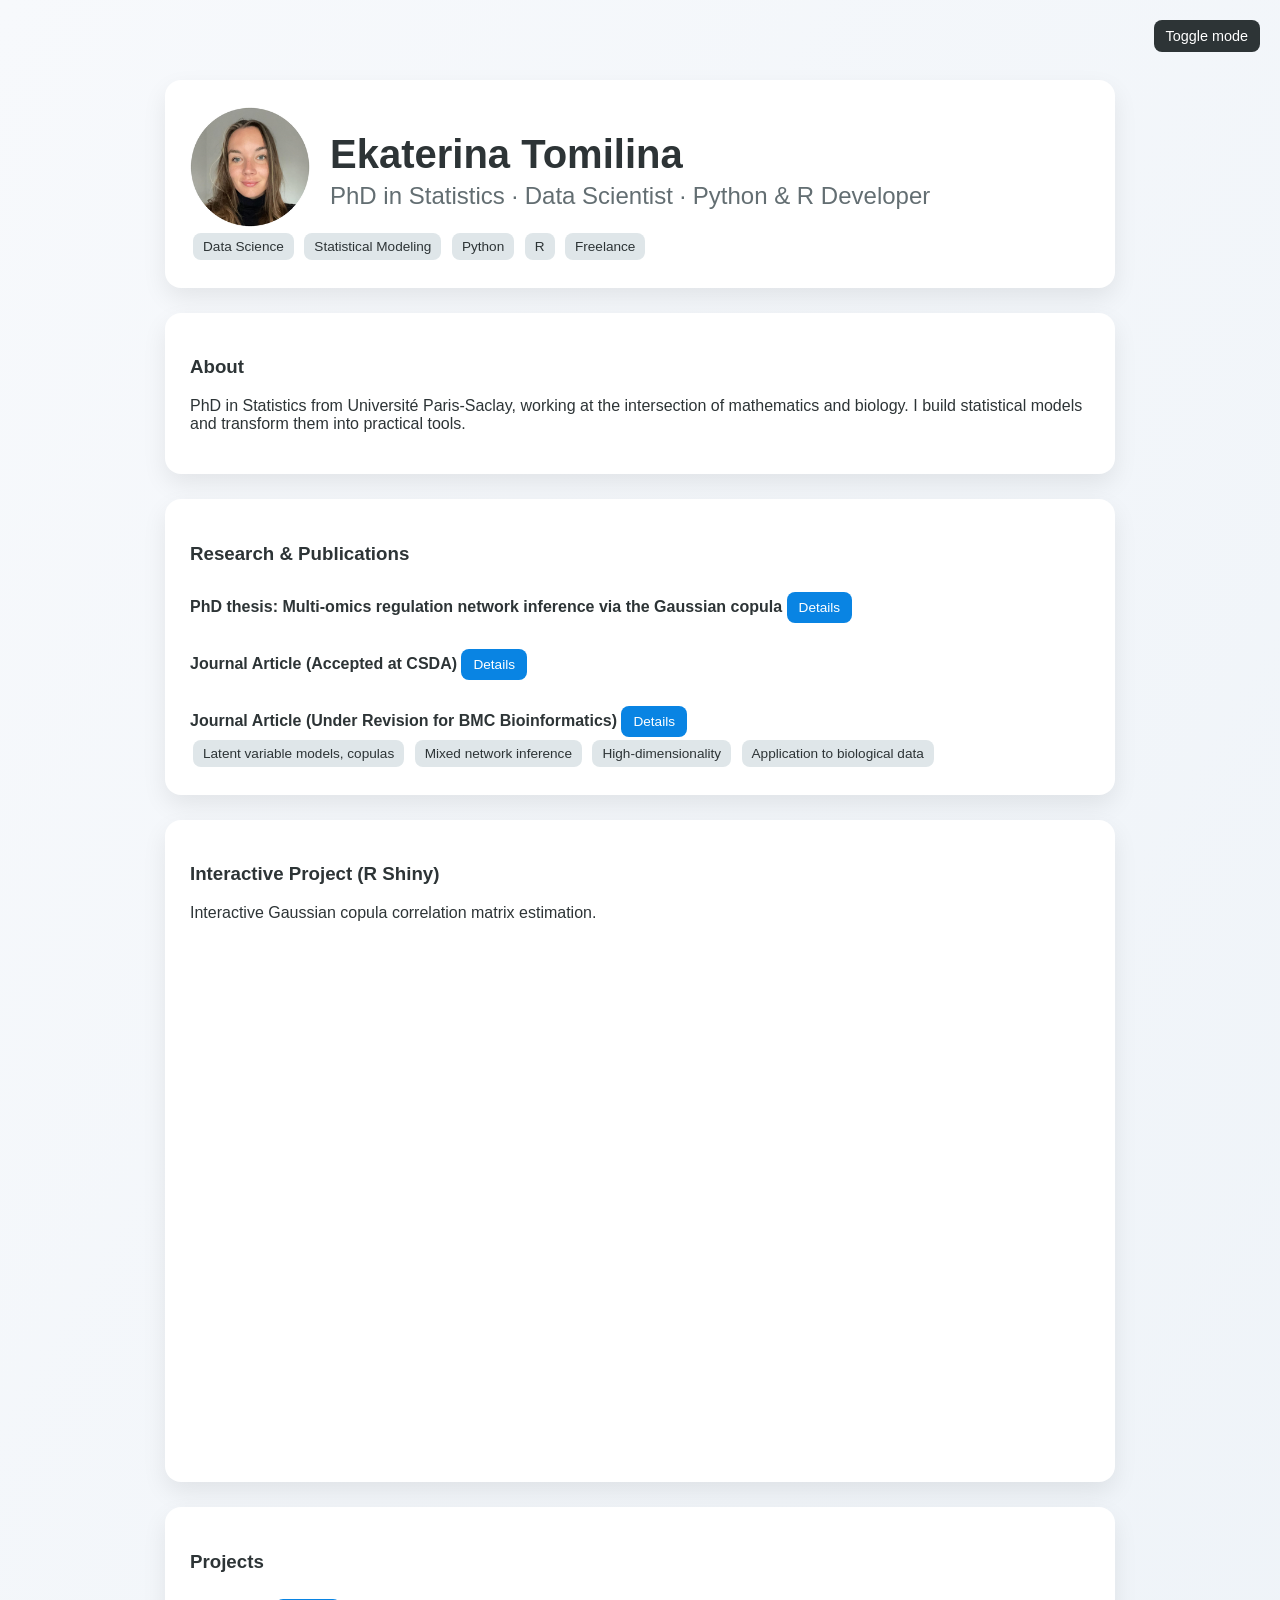
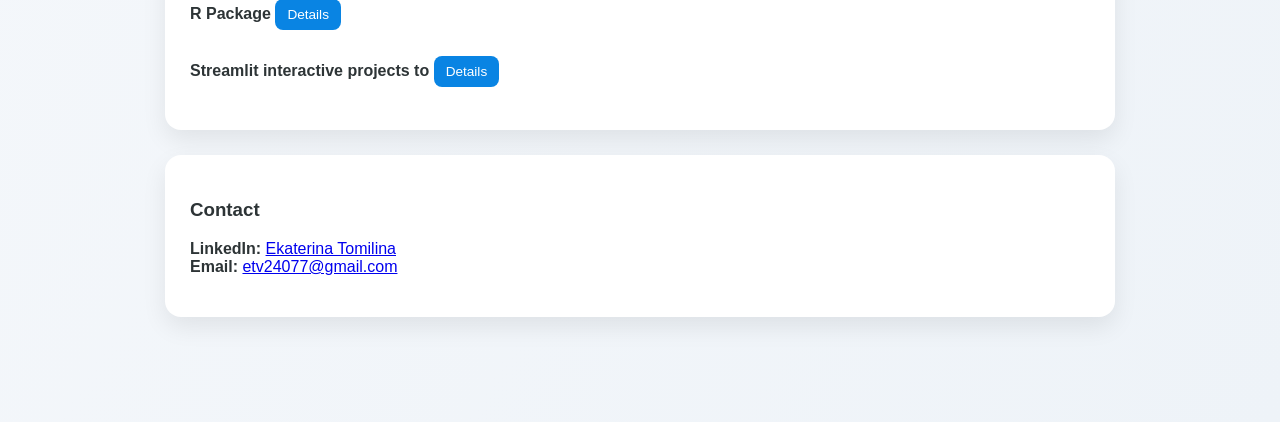
==== index.html @ b484e258 "Update index.html" ====
<!DOCTYPE html>
<html lang="en">
<head>
  <meta charset="UTF-8">
  <meta name="viewport" content="width=device-width, initial-scale=1.0">
  <title>Ekaterina Tomilina</title>

  <style>
    body {
      font-family: -apple-system, BlinkMacSystemFont, 'Segoe UI', sans-serif;
      margin: 0;
      background: linear-gradient(120deg, #f7f9fc, #eef3f8);
      color: #2d3436;
    }

    .dark {
      background: #1e272e;
      color: #f1f2f6;
    }

    .container {
      max-width: 950px;
      margin: 60px auto;
      padding: 20px;
    }

    .card {
      background: white;
      padding: 25px;
      border-radius: 16px;
      box-shadow: 0 10px 25px rgba(0,0,0,0.08);
      margin-bottom: 25px;
      transition: transform 0.2s ease;
    }

    .dark .card { background: #2f3640; }

    .card:hover { transform: translateY(-5px); }

    h1 { font-size: 2.5em; margin-bottom: 5px; }
    h2 { font-weight: 400; color: #636e72; margin-top: 0; }

    .header {
      display: flex;
      align-items: center;
      gap: 20px;
      flex-wrap: wrap;
    }

    .photo {
      width: 120px;
      height: 120px;
      border-radius: 50%;
      object-fit: cover;
      background: #dfe6e9;
    }

    .tags span {
      display: inline-block;
      background: #dfe6e9;
      padding: 6px 10px;
      border-radius: 8px;
      margin: 3px;
      font-size: 0.85em;
    }

    .button {
      display: inline-block;
      padding: 8px 12px;
      border-radius: 8px;
      background: #0984e3;
      color: white;
      cursor: pointer;
      margin-top: 8px;
      font-size: 0.85em;
    }

    .hidden { display: none; margin-top: 10px; }

    iframe {
      width: 100%;
      height: 500px;
      border: none;
      border-radius: 12px;
      margin-top: 15px;
    }

    .toggle {
      position: fixed;
      top: 20px;
      right: 20px;
      cursor: pointer;
      font-size: 0.9em;
      background: #2d3436;
      color: white;
      padding: 8px 12px;
      border-radius: 8px;
    }

    .dark .toggle {
      background: #f1f2f6;
      color: #2d3436;
    }

  </style>
</head>

<body>

  <div class="toggle" onclick="toggleDarkMode()">Toggle mode</div>

  <div class="container">

    <div class="card">
      <div class="header">
        <img src="square_photo.png" alt="Profile photo" class="photo">

        <div>
          <h1>Ekaterina Tomilina</h1>
          <h2>PhD in Statistics · Data Scientist · Python & R Developer</h2>
        </div>
      </div>

      <div class="tags">
        <span>Data Science</span>
        <span>Statistical Modeling</span>
        <span>Python</span>
        <span>R</span>
        <span>Freelance</span>
      </div>
    </div>

    <div class="card">
      <h3>About</h3>
      <p>
        PhD in Statistics from Université Paris-Saclay, working at the intersection of mathematics and biology.
        I build statistical models and transform them into practical tools.
      </p>
    </div>

    <div class="card">
      <h3>Research & Publications</h3>
      <div>
        <b>PhD thesis: Multi-omics regulation network inference via the Gaussian copula</b>
        <div class="button" onclick="toggleDetails('r1')">Details</div>
        <div id="r1" class="hidden">
          My PhD thesis focuses on multi-omics regulation network inference via the Gaussian copula statistical model. 
          <br><br>
          <a href="#" target="https://theses.hal.science/tel-05411173">Read thesis</a>
        </div>
      </div>

      <br>

      <div>
        <b>Journal Article (Accepted at CSDA)</b>
        <div class="button" onclick="toggleDetails('r2')">Details</div>
        <div id="r2" class="hidden">
          Accepted article presenting methodological contributions in statistical modeling.
          <br><br>
          <!-- 🔽 ADD YOUR ARTICLE LINK HERE -->
          <a href="#" target="_blank">View paper</a>
        </div>
      </div>

      <br>

      <div>
        <b>Journal Article (Under Revision for BMC Bioinformatics)</b>
        <div class="button" onclick="toggleDetails('r3')">Details</div>
        <div id="r3" class="hidden">
          Ongoing research work currently under peer review.
          <br><br>
          <!-- 🔽 ADD YOUR ARTICLE LINK HERE -->
          <a href="#" target="_blank">Preprint / draft</a>
        </div>
      </div>

      <div class="tags">
        <span>Latent variable models, copulas</span>
        <span>Mixed network inference</span>
        <span>High-dimensionality</span>
        <span>Application to biological data</span>
      </div>
    </div>

    <div class="card">
      <h3>Interactive Project (R Shiny)</h3>

      <p>
        Interactive Gaussian copula correlation matrix estimation.
      </p>

      <iframe src="https://shiny-heterocop.sk8.inrae.fr/"></iframe>
    </div>

    <div class="card">
      <h3>Projects</h3>

      <div>
        <b>R Package</b>
        <div class="button" onclick="toggleDetails('p1')">Details</div>
        <div id="p1" class="hidden">Statistical methods implementation and package development.</div>
      </div>

      <br>

      <div>
        <b>Streamlit interactive projects to </b>
        <div class="button" onclick="toggleDetails('p2')">Details</div>
        <div id="p2" class="hidden">Monte Carlo experiments and estimator analysis.</div>
      </div>

      <br>

    </div>

    <div class="card">
      <h3>Contact</h3>
      <p>
        <b>LinkedIn:</b> <a href="https://www.linkedin.com/in/ekaterina-tomilina-292b35200/" target="_blank">Ekaterina Tomilina</a><br>
        <b>Email:</b> <a href="mailto:etv24077@gmail.com">etv24077@gmail.com</a>
      </p>
    </div>

  </div>

  <script>
    function toggleDetails(id) {
      document.getElementById(id).classList.toggle('hidden');
    }

    function toggleDarkMode() {
      document.body.classList.toggle('dark');
    }
  </script>

</body>
</html>
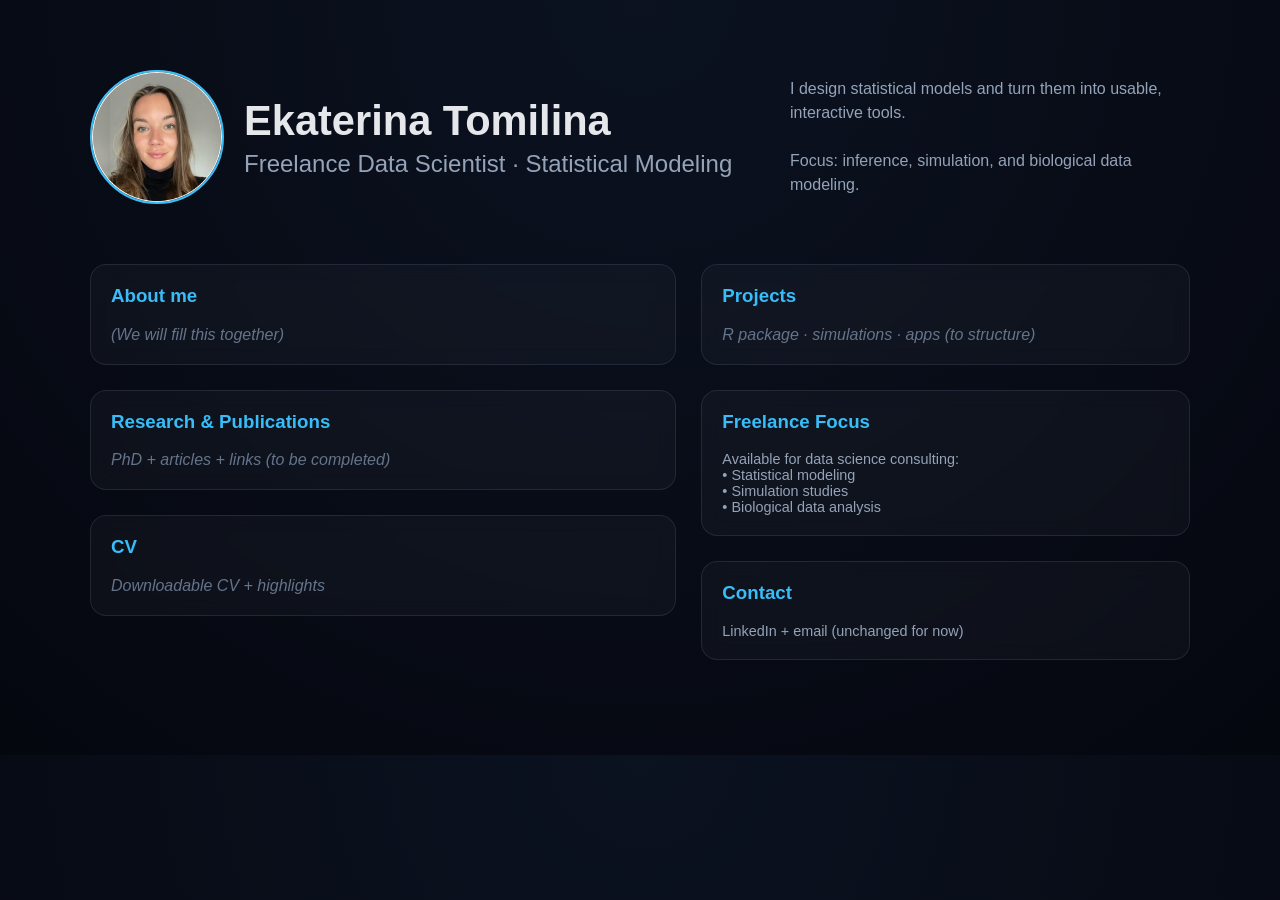
==== commit e8d60788: "Update index.html" ====
--- a/index.html
+++ b/index.html
@@ -7,233 +7,198 @@
 
   <style>
     body {
+      margin: 0;
       font-family: -apple-system, BlinkMacSystemFont, 'Segoe UI', sans-serif;
-      margin: 0;
-      background: linear-gradient(120deg, #f7f9fc, #eef3f8);
-      color: #2d3436;
-    }
-
-    .dark {
-      background: #1e272e;
-      color: #f1f2f6;
+      background: radial-gradient(circle at top, #0b1220, #05070f);
+      color: #e5e7eb;
     }
 
     .container {
-      max-width: 950px;
-      margin: 60px auto;
+      max-width: 1100px;
+      margin: 50px auto;
       padding: 20px;
     }
 
-    .card {
-      background: white;
-      padding: 25px;
-      border-radius: 16px;
-      box-shadow: 0 10px 25px rgba(0,0,0,0.08);
-      margin-bottom: 25px;
-      transition: transform 0.2s ease;
-    }
-
-    .dark .card { background: #2f3640; }
-
-    .card:hover { transform: translateY(-5px); }
-
-    h1 { font-size: 2.5em; margin-bottom: 5px; }
-    h2 { font-weight: 400; color: #636e72; margin-top: 0; }
-
-    .header {
+    /* HERO (horizontal layout) */
+    .hero {
+      display: flex;
+      align-items: center;
+      justify-content: space-between;
+      gap: 40px;
+      flex-wrap: wrap;
+      margin-bottom: 60px;
+    }
+
+    .hero-left {
       display: flex;
       align-items: center;
       gap: 20px;
-      flex-wrap: wrap;
     }
 
     .photo {
-      width: 120px;
-      height: 120px;
+      width: 130px;
+      height: 130px;
       border-radius: 50%;
       object-fit: cover;
-      background: #dfe6e9;
-    }
-
-    .tags span {
-      display: inline-block;
-      background: #dfe6e9;
-      padding: 6px 10px;
-      border-radius: 8px;
-      margin: 3px;
-      font-size: 0.85em;
-    }
-
-    .button {
-      display: inline-block;
-      padding: 8px 12px;
-      border-radius: 8px;
-      background: #0984e3;
-      color: white;
-      cursor: pointer;
-      margin-top: 8px;
-      font-size: 0.85em;
-    }
-
-    .hidden { display: none; margin-top: 10px; }
-
-    iframe {
-      width: 100%;
-      height: 500px;
-      border: none;
-      border-radius: 12px;
-      margin-top: 15px;
-    }
-
-    .toggle {
-      position: fixed;
-      top: 20px;
-      right: 20px;
-      cursor: pointer;
+      border: 2px solid #38bdf8;
+    }
+
+    h1 {
+      margin: 0;
+      font-size: 2.6em;
+    }
+
+    h2 {
+      margin: 5px 0 0 0;
+      font-weight: 400;
+      color: #94a3b8;
+    }
+
+    .hero-right {
+      color: #94a3b8;
+      max-width: 400px;
+      line-height: 1.5;
+    }
+
+    /* GRID LAYOUT (mix horizontal + vertical) */
+    .grid {
+      display: grid;
+      grid-template-columns: 1.2fr 1fr;
+      gap: 25px;
+    }
+
+    .card {
+      background: rgba(255,255,255,0.03);
+      border: 1px solid rgba(148,163,184,0.15);
+      border-radius: 16px;
+      padding: 20px;
+      backdrop-filter: blur(10px);
+      transition: transform 0.2s ease;
+    }
+
+    .card:hover {
+      transform: translateY(-5px);
+    }
+
+    h3 {
+      margin-top: 0;
+      color: #38bdf8;
+    }
+
+    .section {
+      margin-bottom: 25px;
+    }
+
+    .placeholder {
+      color: #64748b;
+      font-style: italic;
+    }
+
+    /* NAV SIDE FEEL */
+    .side-note {
       font-size: 0.9em;
-      background: #2d3436;
-      color: white;
-      padding: 8px 12px;
-      border-radius: 8px;
-    }
-
-    .dark .toggle {
-      background: #f1f2f6;
-      color: #2d3436;
-    }
-
+      color: #94a3b8;
+    }
+
+    @media(max-width: 900px) {
+      .grid {
+        grid-template-columns: 1fr;
+      }
+
+      .hero {
+        flex-direction: column;
+        align-items: flex-start;
+      }
+    }
   </style>
 </head>
 
 <body>
 
-  <div class="toggle" onclick="toggleDarkMode()">Toggle mode</div>
-
   <div class="container">
 
-    <div class="card">
-      <div class="header">
-        <img src="square_photo.png" alt="Profile photo" class="photo">
+    <!-- HERO (horizontal) -->
+    <div class="hero">
+
+      <div class="hero-left">
+        <!-- PHOTO PLACEHOLDER -->
+        <img src="square_photo.png" class="photo" alt="profile">
 
         <div>
           <h1>Ekaterina Tomilina</h1>
-          <h2>PhD in Statistics · Data Scientist · Python & R Developer</h2>
-        </div>
-      </div>
-
-      <div class="tags">
-        <span>Data Science</span>
-        <span>Statistical Modeling</span>
-        <span>Python</span>
-        <span>R</span>
-        <span>Freelance</span>
-      </div>
+          <h2>Freelance Data Scientist · Statistical Modeling</h2>
+        </div>
+      </div>
+
+      <div class="hero-right">
+        I design statistical models and turn them into usable, interactive tools.
+        <br><br>
+        Focus: inference, simulation, and biological data modeling.
+      </div>
+
     </div>
 
-    <div class="card">
-      <h3>About</h3>
-      <p>
-        PhD in Statistics from Université Paris-Saclay, working at the intersection of mathematics and biology.
-        I build statistical models and transform them into practical tools.
-      </p>
+    <!-- MAIN GRID -->
+    <div class="grid">
+
+      <!-- LEFT COLUMN (vertical sections) -->
+      <div>
+
+        <div class="card section">
+          <h3>About me</h3>
+          <div class="placeholder">
+            (We will fill this together)
+          </div>
+        </div>
+
+        <div class="card section">
+          <h3>Research & Publications</h3>
+          <div class="placeholder">
+            PhD + articles + links (to be completed)
+          </div>
+        </div>
+
+        <div class="card section">
+          <h3>CV</h3>
+          <div class="placeholder">
+            Downloadable CV + highlights
+          </div>
+        </div>
+
+      </div>
+
+      <!-- RIGHT COLUMN (more visual / interactive) -->
+      <div>
+
+        <div class="card section">
+          <h3>Projects</h3>
+          <div class="placeholder">
+            R package · simulations · apps (to structure)
+          </div>
+        </div>
+
+        <div class="card section">
+          <h3>Freelance Focus</h3>
+          <div class="side-note">
+            Available for data science consulting:
+            <br>• Statistical modeling
+            <br>• Simulation studies
+            <br>• Biological data analysis
+          </div>
+        </div>
+
+        <div class="card section">
+          <h3>Contact</h3>
+          <div class="side-note">
+            LinkedIn + email (unchanged for now)
+          </div>
+        </div>
+
+      </div>
+
     </div>
 
-    <div class="card">
-      <h3>Research & Publications</h3>
-      <div>
-        <b>PhD thesis: Multi-omics regulation network inference via the Gaussian copula</b>
-        <div class="button" onclick="toggleDetails('r1')">Details</div>
-        <div id="r1" class="hidden">
-          My PhD thesis focuses on multi-omics regulation network inference via the Gaussian copula statistical model. 
-          <br><br>
-          <a href="#" target="https://theses.hal.science/tel-05411173">Read thesis</a>
-        </div>
-      </div>
-
-      <br>
-
-      <div>
-        <b>Journal Article (Accepted at CSDA)</b>
-        <div class="button" onclick="toggleDetails('r2')">Details</div>
-        <div id="r2" class="hidden">
-          Accepted article presenting methodological contributions in statistical modeling.
-          <br><br>
-          <!-- 🔽 ADD YOUR ARTICLE LINK HERE -->
-          <a href="#" target="_blank">View paper</a>
-        </div>
-      </div>
-
-      <br>
-
-      <div>
-        <b>Journal Article (Under Revision for BMC Bioinformatics)</b>
-        <div class="button" onclick="toggleDetails('r3')">Details</div>
-        <div id="r3" class="hidden">
-          Ongoing research work currently under peer review.
-          <br><br>
-          <!-- 🔽 ADD YOUR ARTICLE LINK HERE -->
-          <a href="#" target="_blank">Preprint / draft</a>
-        </div>
-      </div>
-
-      <div class="tags">
-        <span>Latent variable models, copulas</span>
-        <span>Mixed network inference</span>
-        <span>High-dimensionality</span>
-        <span>Application to biological data</span>
-      </div>
-    </div>
-
-    <div class="card">
-      <h3>Interactive Project (R Shiny)</h3>
-
-      <p>
-        Interactive Gaussian copula correlation matrix estimation.
-      </p>
-
-      <iframe src="https://shiny-heterocop.sk8.inrae.fr/"></iframe>
-    </div>
-
-    <div class="card">
-      <h3>Projects</h3>
-
-      <div>
-        <b>R Package</b>
-        <div class="button" onclick="toggleDetails('p1')">Details</div>
-        <div id="p1" class="hidden">Statistical methods implementation and package development.</div>
-      </div>
-
-      <br>
-
-      <div>
-        <b>Streamlit interactive projects to </b>
-        <div class="button" onclick="toggleDetails('p2')">Details</div>
-        <div id="p2" class="hidden">Monte Carlo experiments and estimator analysis.</div>
-      </div>
-
-      <br>
-
-    </div>
-
-    <div class="card">
-      <h3>Contact</h3>
-      <p>
-        <b>LinkedIn:</b> <a href="https://www.linkedin.com/in/ekaterina-tomilina-292b35200/" target="_blank">Ekaterina Tomilina</a><br>
-        <b>Email:</b> <a href="mailto:etv24077@gmail.com">etv24077@gmail.com</a>
-      </p>
-    </div>
-
   </div>
-
-  <script>
-    function toggleDetails(id) {
-      document.getElementById(id).classList.toggle('hidden');
-    }
-
-    function toggleDarkMode() {
-      document.body.classList.toggle('dark');
-    }
-  </script>
 
 </body>
 </html>
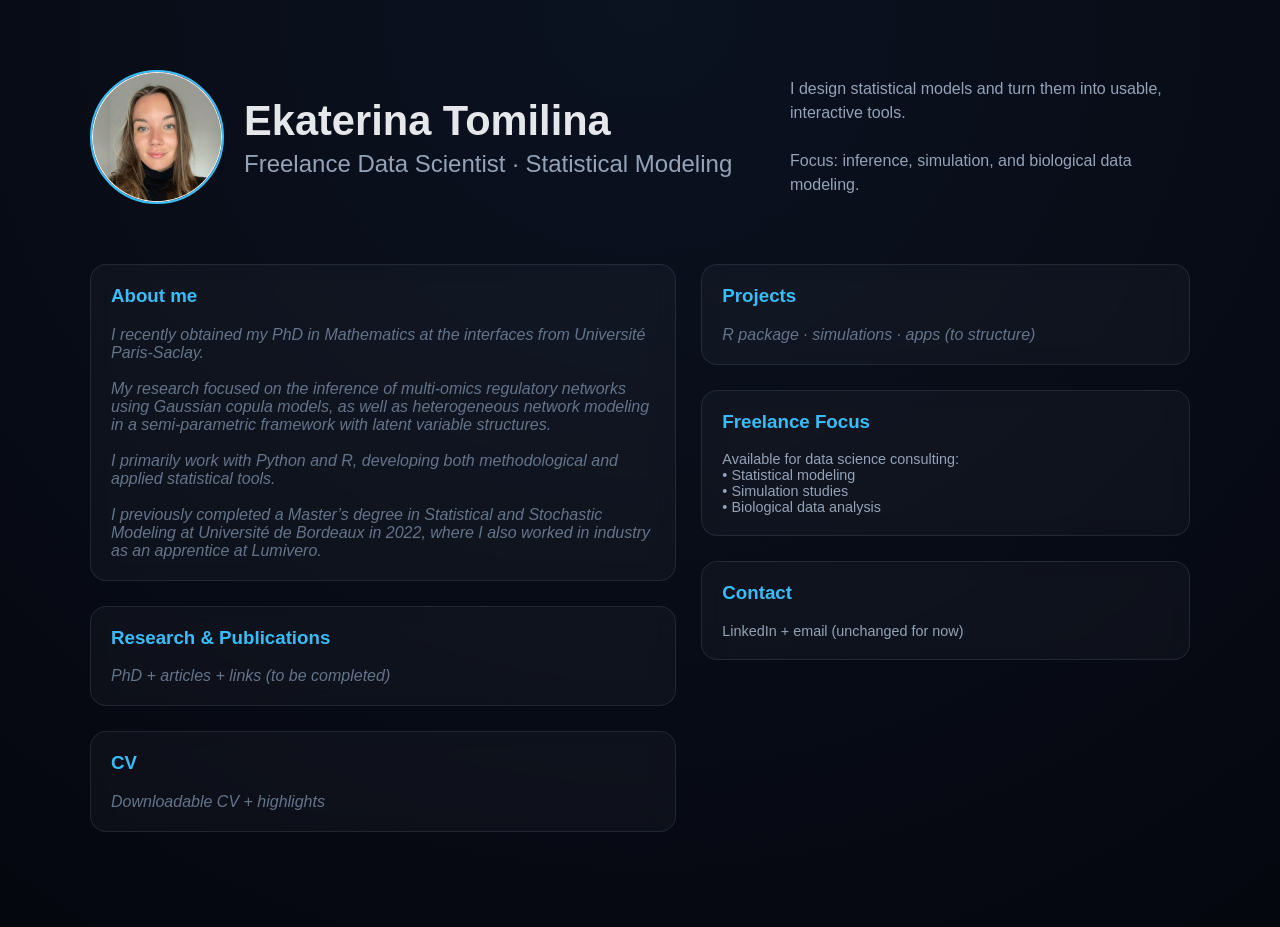
==== commit 18eb6304: "Update index.html" ====
--- a/index.html
+++ b/index.html
@@ -147,7 +147,15 @@
         <div class="card section">
           <h3>About me</h3>
           <div class="placeholder">
-            (We will fill this together)
+            <div>
+            I recently obtained my PhD in Mathematics at the interfaces from Université Paris-Saclay.
+            <br><br>
+            My research focused on the inference of multi-omics regulatory networks using Gaussian copula models, as well as heterogeneous network modeling in a semi-parametric framework with latent variable structures.
+            <br><br>
+            I primarily work with Python and R, developing both methodological and applied statistical tools.
+            <br><br>
+            I previously completed a Master’s degree in Statistical and Stochastic Modeling at Université de Bordeaux in 2022, where I also worked in industry as an apprentice at Lumivero.
+          </div>
           </div>
         </div>
 
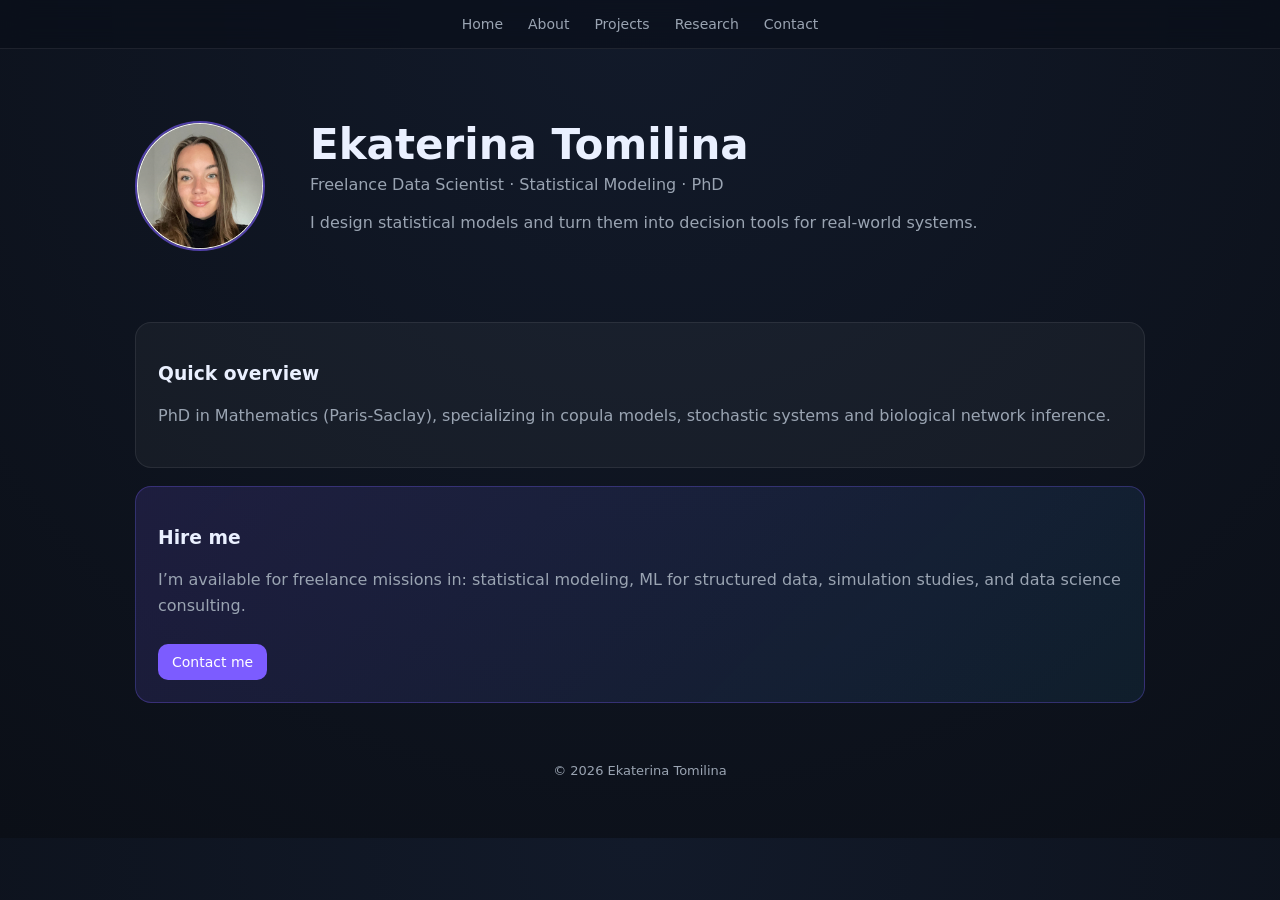
==== commit 32b0350b: "Update index.html" ====
--- a/index.html
+++ b/index.html
@@ -1,212 +1,62 @@
 <!DOCTYPE html>
-<html lang="en">
+<html>
 <head>
-  <meta charset="UTF-8">
-  <meta name="viewport" content="width=device-width, initial-scale=1.0">
   <title>Ekaterina Tomilina</title>
-
-  <style>
-    body {
-      margin: 0;
-      font-family: -apple-system, BlinkMacSystemFont, 'Segoe UI', sans-serif;
-      background: radial-gradient(circle at top, #0b1220, #05070f);
-      color: #e5e7eb;
-    }
-
-    .container {
-      max-width: 1100px;
-      margin: 50px auto;
-      padding: 20px;
-    }
-
-    /* HERO (horizontal layout) */
-    .hero {
-      display: flex;
-      align-items: center;
-      justify-content: space-between;
-      gap: 40px;
-      flex-wrap: wrap;
-      margin-bottom: 60px;
-    }
-
-    .hero-left {
-      display: flex;
-      align-items: center;
-      gap: 20px;
-    }
-
-    .photo {
-      width: 130px;
-      height: 130px;
-      border-radius: 50%;
-      object-fit: cover;
-      border: 2px solid #38bdf8;
-    }
-
-    h1 {
-      margin: 0;
-      font-size: 2.6em;
-    }
-
-    h2 {
-      margin: 5px 0 0 0;
-      font-weight: 400;
-      color: #94a3b8;
-    }
-
-    .hero-right {
-      color: #94a3b8;
-      max-width: 400px;
-      line-height: 1.5;
-    }
-
-    /* GRID LAYOUT (mix horizontal + vertical) */
-    .grid {
-      display: grid;
-      grid-template-columns: 1.2fr 1fr;
-      gap: 25px;
-    }
-
-    .card {
-      background: rgba(255,255,255,0.03);
-      border: 1px solid rgba(148,163,184,0.15);
-      border-radius: 16px;
-      padding: 20px;
-      backdrop-filter: blur(10px);
-      transition: transform 0.2s ease;
-    }
-
-    .card:hover {
-      transform: translateY(-5px);
-    }
-
-    h3 {
-      margin-top: 0;
-      color: #38bdf8;
-    }
-
-    .section {
-      margin-bottom: 25px;
-    }
-
-    .placeholder {
-      color: #64748b;
-      font-style: italic;
-    }
-
-    /* NAV SIDE FEEL */
-    .side-note {
-      font-size: 0.9em;
-      color: #94a3b8;
-    }
-
-    @media(max-width: 900px) {
-      .grid {
-        grid-template-columns: 1fr;
-      }
-
-      .hero {
-        flex-direction: column;
-        align-items: flex-start;
-      }
-    }
-  </style>
+  <link rel="stylesheet" href="style.css">
 </head>
 
 <body>
 
-  <div class="container">
+<div class="nav">
+  <a href="index.html">Home</a>
+  <a href="about.html">About</a>
+  <a href="projects.html">Projects</a>
+  <a href="research.html">Research</a>
+  <a href="contact.html">Contact</a>
+</div>
 
-    <!-- HERO (horizontal) -->
-    <div class="hero">
+<div class="container">
 
-      <div class="hero-left">
-        <!-- PHOTO PLACEHOLDER -->
-        <img src="square_photo.png" class="photo" alt="profile">
+  <div class="hero">
+    <img src="square_photo.png" class="photo">
 
-        <div>
-          <h1>Ekaterina Tomilina</h1>
-          <h2>Freelance Data Scientist · Statistical Modeling</h2>
-        </div>
-      </div>
+    <div>
+      <h1>Ekaterina Tomilina</h1>
+      <div class="sub">Freelance Data Scientist · Statistical Modeling · PhD</div>
+      <p>
+        I design statistical models and turn them into decision tools for real-world systems.
+      </p>
+    </div>
+  </div>
 
-      <div class="hero-right">
-        I design statistical models and turn them into usable, interactive tools.
-        <br><br>
-        Focus: inference, simulation, and biological data modeling.
-      </div>
+  <div class="grid">
 
+    <div class="card full">
+      <h3>Quick overview</h3>
+      <p>
+        PhD in Mathematics (Paris-Saclay), specializing in copula models,
+        stochastic systems and biological network inference.
+      </p>
     </div>
 
-    <!-- MAIN GRID -->
-    <div class="grid">
+    <!-- HIRE ME SECTION -->
+    <div class="card full hire">
+      <h3>Hire me</h3>
+      <p>
+        I’m available for freelance missions in:
+        statistical modeling, ML for structured data, simulation studies, and data science consulting.
+      </p>
 
-      <!-- LEFT COLUMN (vertical sections) -->
-      <div>
-
-        <div class="card section">
-          <h3>About me</h3>
-          <div class="placeholder">
-            <div>
-            I recently obtained my PhD in Mathematics at the interfaces from Université Paris-Saclay.
-            <br><br>
-            My research focused on the inference of multi-omics regulatory networks using Gaussian copula models, as well as heterogeneous network modeling in a semi-parametric framework with latent variable structures.
-            <br><br>
-            I primarily work with Python and R, developing both methodological and applied statistical tools.
-            <br><br>
-            I previously completed a Master’s degree in Statistical and Stochastic Modeling at Université de Bordeaux in 2022, where I also worked in industry as an apprentice at Lumivero.
-          </div>
-          </div>
-        </div>
-
-        <div class="card section">
-          <h3>Research & Publications</h3>
-          <div class="placeholder">
-            PhD + articles + links (to be completed)
-          </div>
-        </div>
-
-        <div class="card section">
-          <h3>CV</h3>
-          <div class="placeholder">
-            Downloadable CV + highlights
-          </div>
-        </div>
-
-      </div>
-
-      <!-- RIGHT COLUMN (more visual / interactive) -->
-      <div>
-
-        <div class="card section">
-          <h3>Projects</h3>
-          <div class="placeholder">
-            R package · simulations · apps (to structure)
-          </div>
-        </div>
-
-        <div class="card section">
-          <h3>Freelance Focus</h3>
-          <div class="side-note">
-            Available for data science consulting:
-            <br>• Statistical modeling
-            <br>• Simulation studies
-            <br>• Biological data analysis
-          </div>
-        </div>
-
-        <div class="card section">
-          <h3>Contact</h3>
-          <div class="side-note">
-            LinkedIn + email (unchanged for now)
-          </div>
-        </div>
-
-      </div>
-
+      <a class="button" href="contact.html">Contact me</a>
     </div>
 
   </div>
 
+  <div class="footer">
+    © 2026 Ekaterina Tomilina
+  </div>
+
+</div>
+
 </body>
 </html>
--- a/style.css
+++ b/style.css
@@ -0,0 +1,162 @@
+:root {
+  --bg: #0b0f17;
+  --card: rgba(255,255,255,0.04);
+  --text: #eaf0ff;
+  --muted: #9aa4b2;
+  --accent: #7c5cff;
+  --accent2: #38bdf8;
+  --border: rgba(255,255,255,0.08);
+}
+
+* {
+  box-sizing: border-box;
+}
+
+body {
+  margin: 0;
+  font-family: Inter, system-ui;
+  background: radial-gradient(circle at top, #121a2a, var(--bg));
+  color: var(--text);
+}
+
+/* NAV */
+.nav {
+  position: fixed;
+  top: 0;
+  width: 100%;
+  display: flex;
+  justify-content: center;
+  gap: 25px;
+  padding: 16px 0;
+  background: rgba(10,14,25,0.65);
+  backdrop-filter: blur(12px);
+  border-bottom: 1px solid var(--border);
+  z-index: 100;
+}
+
+.nav a {
+  color: var(--muted);
+  text-decoration: none;
+  font-size: 14px;
+}
+
+.nav a:hover {
+  color: var(--text);
+}
+
+/* LAYOUT */
+.container {
+  max-width: 1050px;
+  margin: 0 auto;
+  padding: 120px 20px 60px;
+}
+
+/* HERO */
+.hero {
+  display: grid;
+  grid-template-columns: 140px 1fr;
+  gap: 35px;
+  align-items: center;
+  margin-bottom: 70px;
+}
+
+.photo {
+  width: 130px;
+  height: 130px;
+  border-radius: 50%;
+  object-fit: cover;
+  border: 2px solid rgba(124,92,255,0.6);
+}
+
+h1 {
+  font-size: 42px;
+  margin: 0;
+}
+
+.sub {
+  color: var(--muted);
+  margin-top: 6px;
+}
+
+p {
+  color: var(--muted);
+  line-height: 1.6;
+}
+
+/* CARDS */
+.grid {
+  display: grid;
+  grid-template-columns: 1fr 1fr;
+  gap: 18px;
+}
+
+.card {
+  background: var(--card);
+  border: 1px solid var(--border);
+  border-radius: 16px;
+  padding: 22px;
+  transition: 0.25s;
+}
+
+.card:hover {
+  transform: translateY(-4px);
+  border-color: rgba(124,92,255,0.5);
+}
+
+.full {
+  grid-column: 1 / -1;
+}
+
+/* TAGS */
+.tags {
+  display: flex;
+  flex-wrap: wrap;
+  gap: 8px;
+  margin-top: 10px;
+}
+
+.tag {
+  font-size: 12px;
+  padding: 5px 10px;
+  border-radius: 999px;
+  background: rgba(124,92,255,0.12);
+  border: 1px solid rgba(124,92,255,0.25);
+  color: #c7b9ff;
+}
+
+/* HIRE ME BOX */
+.hire {
+  background: linear-gradient(135deg, rgba(124,92,255,0.15), rgba(56,189,248,0.08));
+  border: 1px solid rgba(124,92,255,0.3);
+}
+
+.button {
+  display: inline-block;
+  margin-top: 10px;
+  padding: 10px 14px;
+  border-radius: 10px;
+  background: var(--accent);
+  color: white;
+  text-decoration: none;
+  font-size: 14px;
+}
+
+/* FOOTER */
+.footer {
+  margin-top: 60px;
+  text-align: center;
+  color: var(--muted);
+  font-size: 13px;
+}
+
+/* RESPONSIVE */
+@media (max-width: 800px) {
+  .hero {
+    grid-template-columns: 1fr;
+    text-align: center;
+  }
+
+  .grid {
+    grid-template-columns: 1fr;
+  }
+}
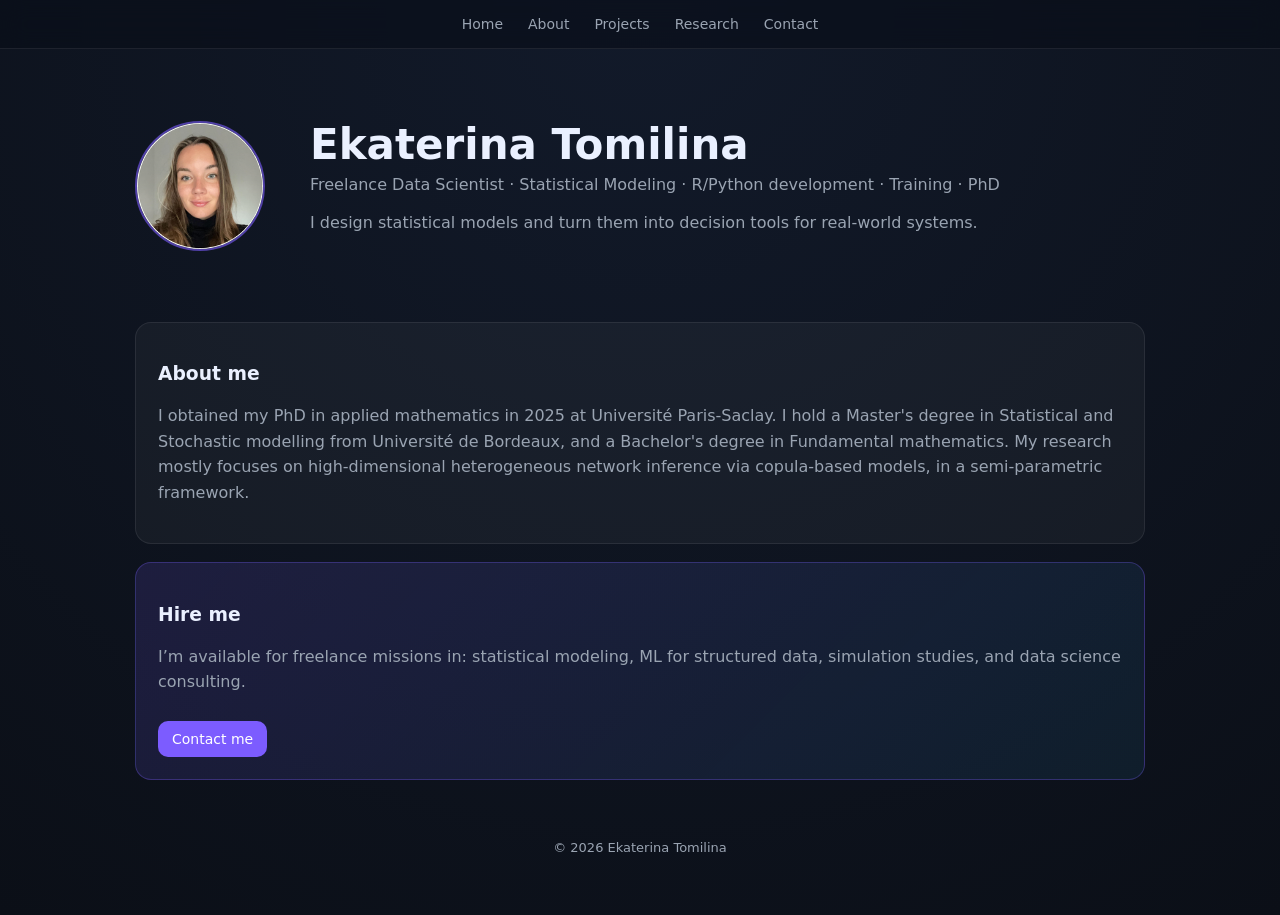
==== commit 5c5514b6: "Update index.html" ====
--- a/index.html
+++ b/index.html
@@ -22,7 +22,7 @@
 
     <div>
       <h1>Ekaterina Tomilina</h1>
-      <div class="sub">Freelance Data Scientist · Statistical Modeling · PhD</div>
+      <div class="sub">Freelance Data Scientist · Statistical Modeling · R/Python development · Training · PhD</div>
       <p>
         I design statistical models and turn them into decision tools for real-world systems.
       </p>
@@ -32,10 +32,11 @@
   <div class="grid">
 
     <div class="card full">
-      <h3>Quick overview</h3>
+      <h3>About me</h3>
       <p>
-        PhD in Mathematics (Paris-Saclay), specializing in copula models,
-        stochastic systems and biological network inference.
+        I obtained my PhD in applied mathematics in 2025 at Université Paris-Saclay. I hold a Master's degree in Statistical and Stochastic modelling from Université de Bordeaux, and a Bachelor's degree in Fundamental mathematics.
+
+        My research mostly focuses on high-dimensional heterogeneous network inference via copula-based models, in a semi-parametric framework.
       </p>
     </div>
 
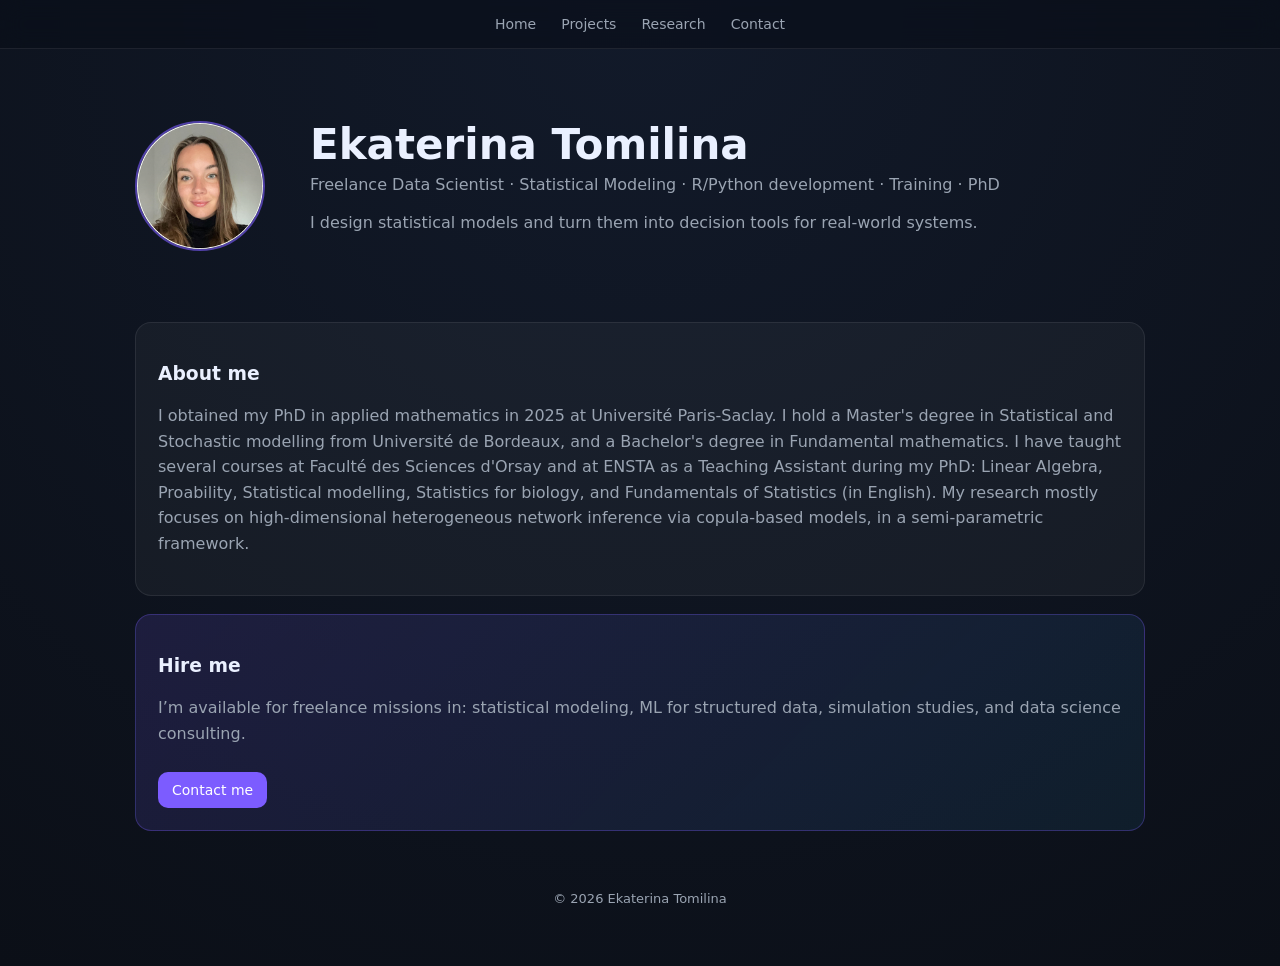
==== commit 6ae6d2be: "Update index.html" ====
--- a/index.html
+++ b/index.html
@@ -9,7 +9,6 @@
 
 <div class="nav">
   <a href="index.html">Home</a>
-  <a href="about.html">About</a>
   <a href="projects.html">Projects</a>
   <a href="research.html">Research</a>
   <a href="contact.html">Contact</a>
@@ -36,7 +35,7 @@
       <p>
         I obtained my PhD in applied mathematics in 2025 at Université Paris-Saclay. I hold a Master's degree in Statistical and Stochastic modelling from Université de Bordeaux, and a Bachelor's degree in Fundamental mathematics.
 
-        My research mostly focuses on high-dimensional heterogeneous network inference via copula-based models, in a semi-parametric framework.
+        I have taught several courses at Faculté des Sciences d'Orsay and at ENSTA as a Teaching Assistant during my PhD: Linear Algebra, Proability, Statistical modelling, Statistics for biology, and Fundamentals of Statistics (in English). My research mostly focuses on high-dimensional heterogeneous network inference via copula-based models, in a semi-parametric framework.
       </p>
     </div>
 
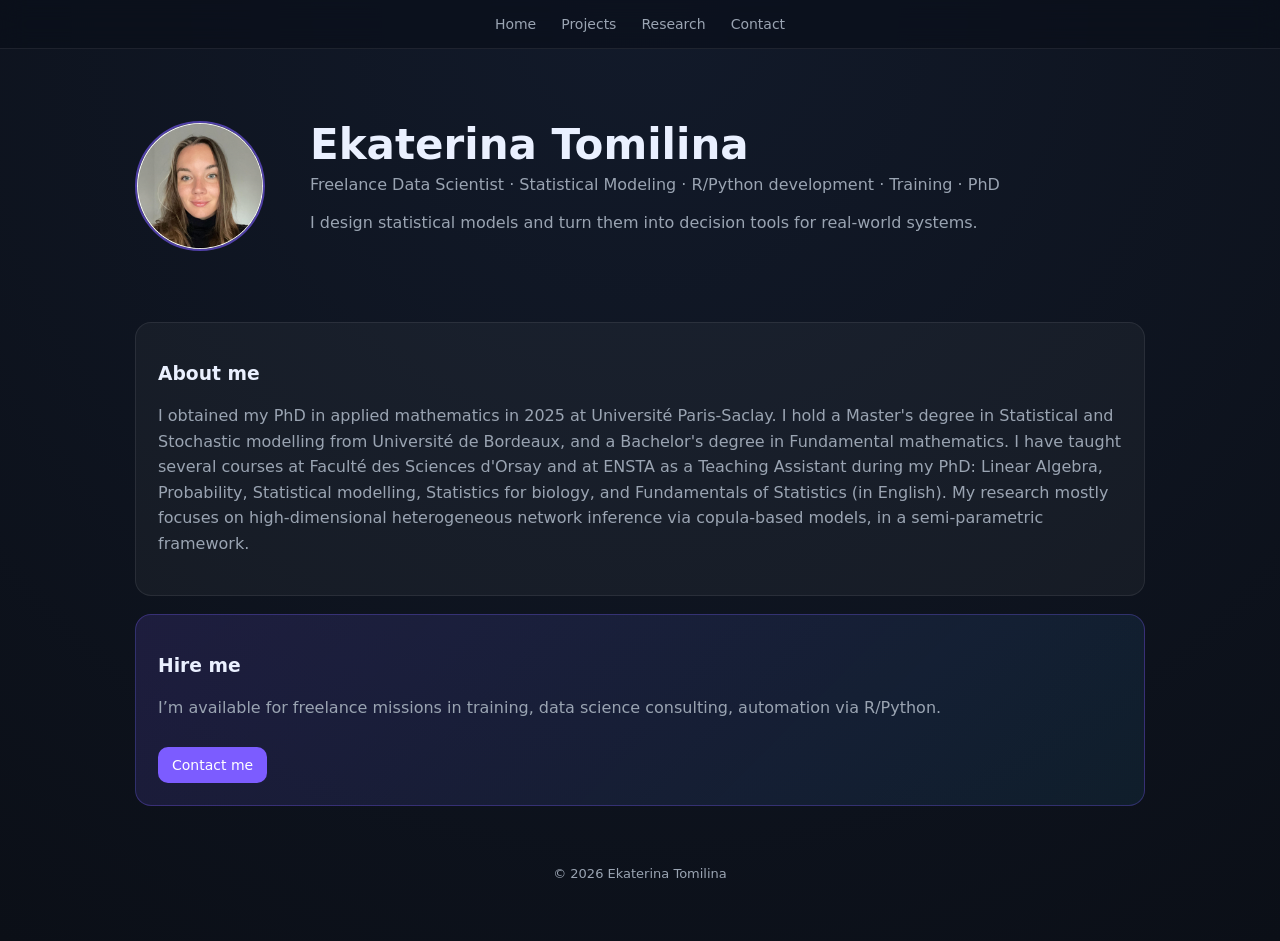
==== commit 4cc9e9c3: "Update index.html" ====
--- a/index.html
+++ b/index.html
@@ -35,7 +35,7 @@
       <p>
         I obtained my PhD in applied mathematics in 2025 at Université Paris-Saclay. I hold a Master's degree in Statistical and Stochastic modelling from Université de Bordeaux, and a Bachelor's degree in Fundamental mathematics.
 
-        I have taught several courses at Faculté des Sciences d'Orsay and at ENSTA as a Teaching Assistant during my PhD: Linear Algebra, Proability, Statistical modelling, Statistics for biology, and Fundamentals of Statistics (in English). My research mostly focuses on high-dimensional heterogeneous network inference via copula-based models, in a semi-parametric framework.
+        I have taught several courses at Faculté des Sciences d'Orsay and at ENSTA as a Teaching Assistant during my PhD: Linear Algebra, Probability, Statistical modelling, Statistics for biology, and Fundamentals of Statistics (in English). My research mostly focuses on high-dimensional heterogeneous network inference via copula-based models, in a semi-parametric framework.
       </p>
     </div>
 
@@ -43,8 +43,7 @@
     <div class="card full hire">
       <h3>Hire me</h3>
       <p>
-        I’m available for freelance missions in:
-        statistical modeling, ML for structured data, simulation studies, and data science consulting.
+        I’m available for freelance missions in training, data science consulting, automation via R/Python.
       </p>
 
       <a class="button" href="contact.html">Contact me</a>
--- a/style.css
+++ b/style.css
@@ -160,3 +160,49 @@
     grid-template-columns: 1fr;
   }
 }
+
+.contact-form {
+  margin-top: 20px;
+}
+
+.form-group {
+  margin-bottom: 16px;
+  display: flex;
+  flex-direction: column;
+}
+
+label {
+  font-size: 13px;
+  color: var(--muted);
+  margin-bottom: 6px;
+}
+
+input, textarea {
+  background: rgba(255,255,255,0.04);
+  border: 1px solid var(--border);
+  border-radius: 10px;
+  padding: 10px;
+  color: var(--text);
+  font-family: inherit;
+  font-size: 14px;
+}
+
+input:focus, textarea:focus {
+  outline: none;
+  border-color: var(--accent);
+}
+
+select {
+  background: rgba(255,255,255,0.04);
+  border: 1px solid var(--border);
+  border-radius: 10px;
+  padding: 10px;
+  color: var(--text);
+  font-family: inherit;
+  font-size: 14px;
+}
+
+select:focus {
+  outline: none;
+  border-color: var(--accent);
+}
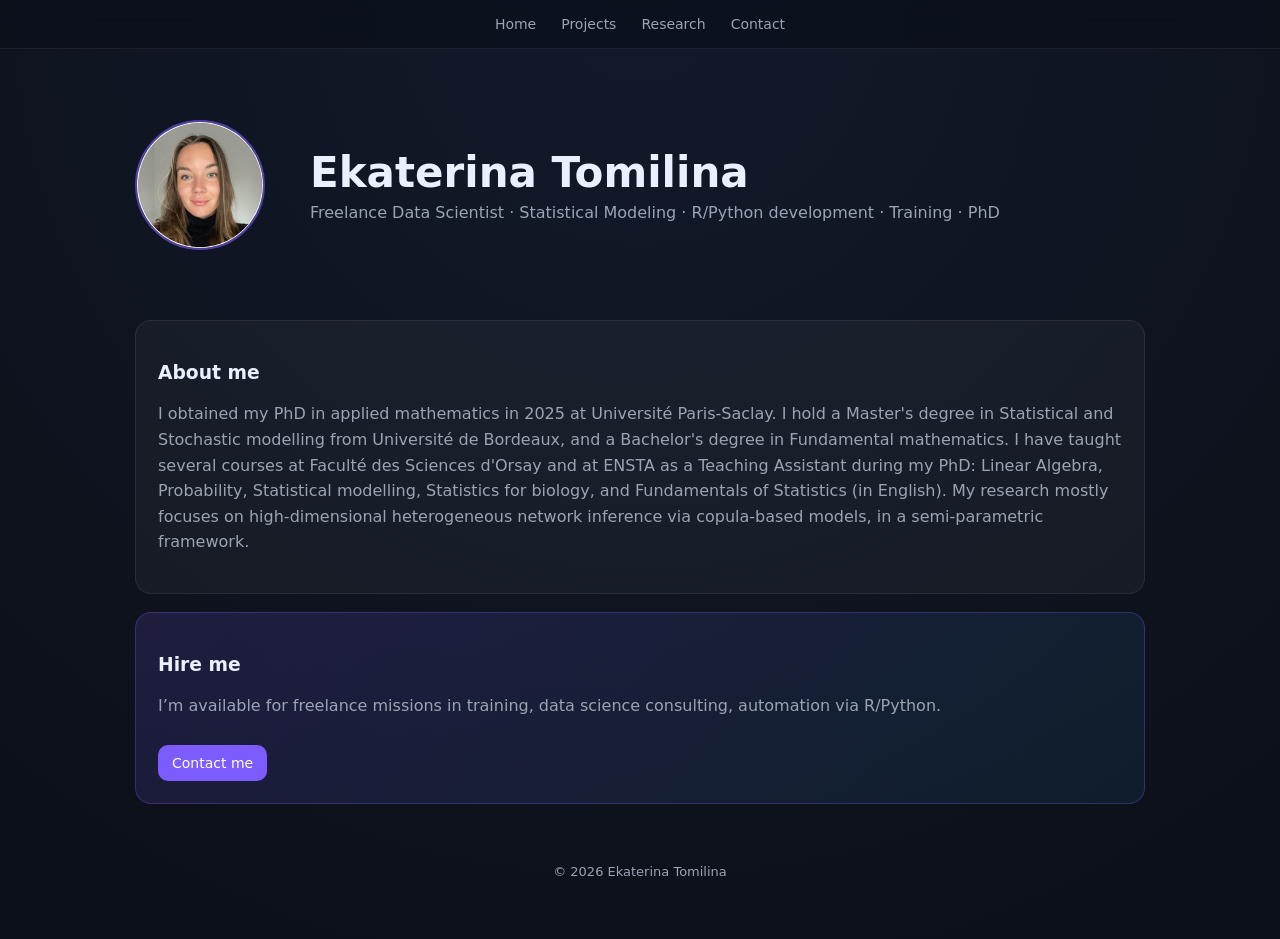
==== commit fd04e4b8: "Update index.html" ====
--- a/index.html
+++ b/index.html
@@ -22,9 +22,7 @@
     <div>
       <h1>Ekaterina Tomilina</h1>
       <div class="sub">Freelance Data Scientist · Statistical Modeling · R/Python development · Training · PhD</div>
-      <p>
-        I design statistical models and turn them into decision tools for real-world systems.
-      </p>
+     
     </div>
   </div>
 
